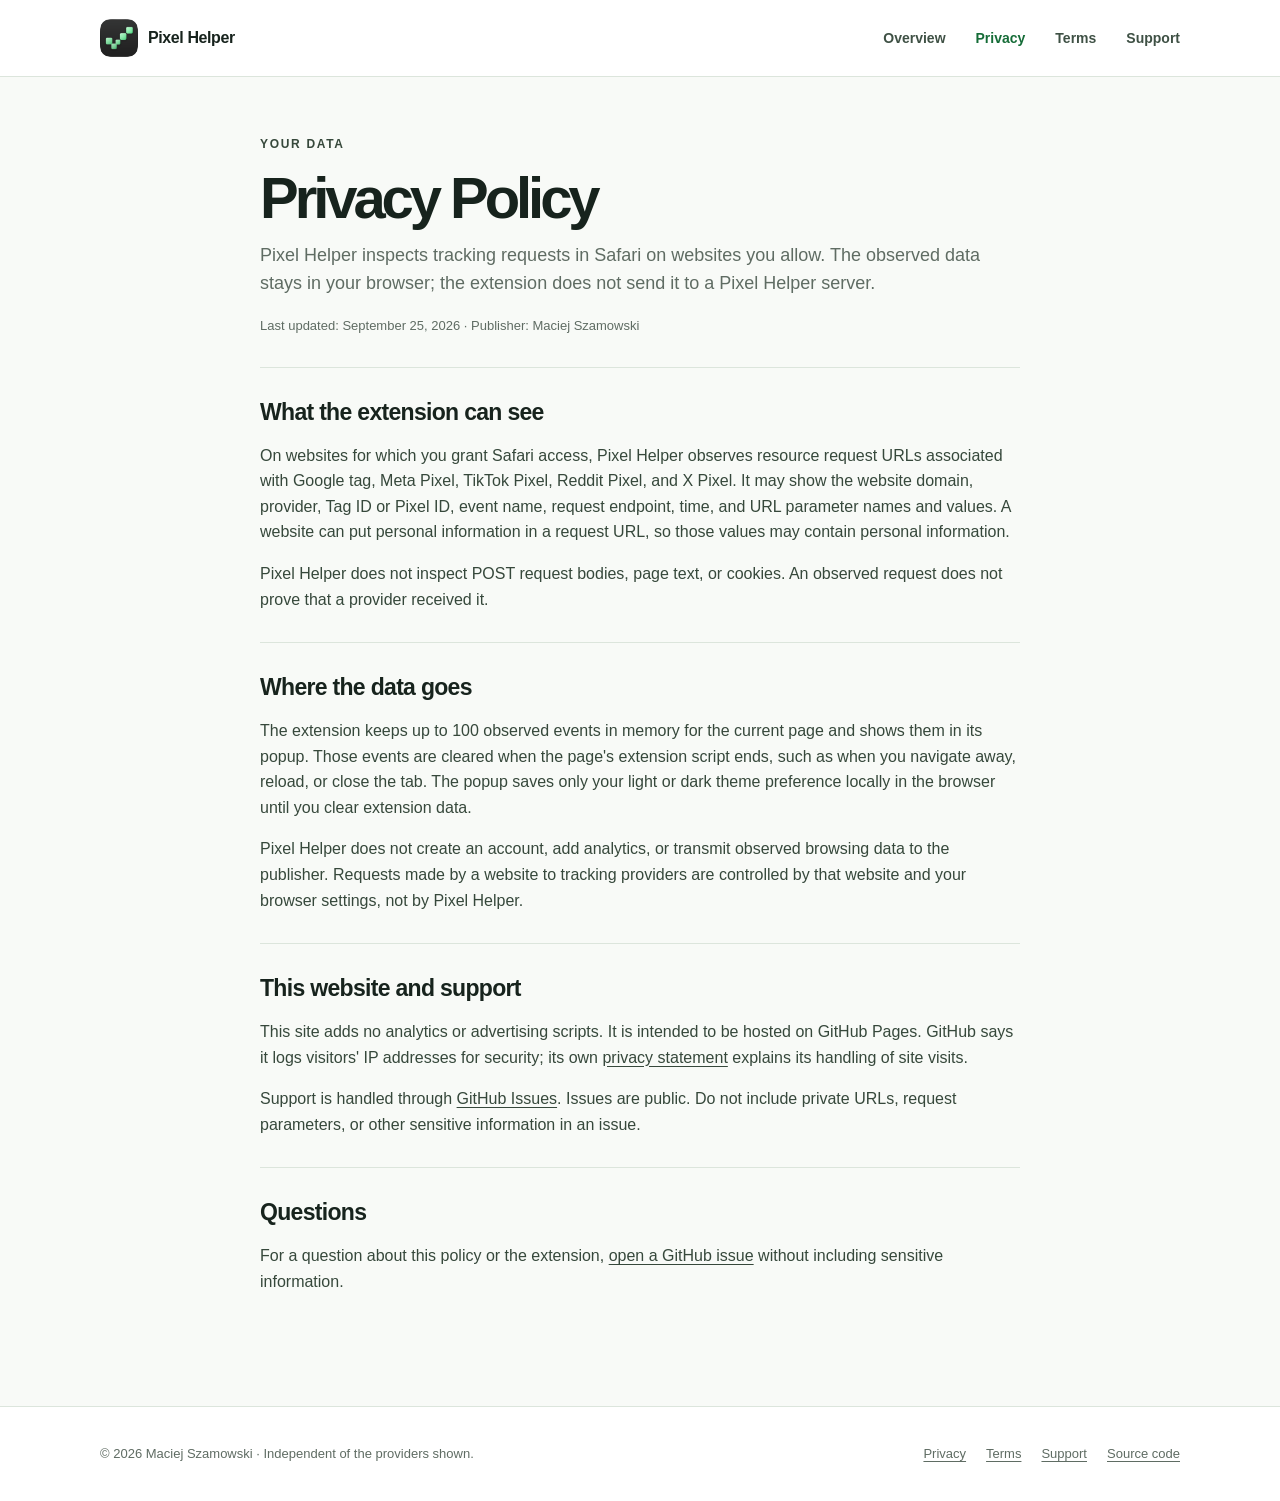
==== docs/privacy.html @ 7475ccb9 "Add Pixel Helper website and policies" ====
<!doctype html>
<html lang="en">
<head>
  <meta charset="utf-8">
  <meta name="viewport" content="width=device-width, initial-scale=1">
  <meta name="description" content="Privacy policy for Pixel Helper, a Safari extension for macOS.">
  <title>Privacy Policy · Pixel Helper</title>
  <link rel="icon" href="icon.png" type="image/png">
  <link rel="stylesheet" href="styles.css">
</head>
<body>
  <header class="site-header"><div class="wrap">
    <a class="brand" href="./" aria-label="Pixel Helper home"><img src="icon.png" alt="">Pixel Helper</a>
    <nav class="site-nav" aria-label="Main navigation"><a href="./">Overview</a><a href="privacy.html" aria-current="page">Privacy</a><a href="terms.html">Terms</a><a href="support.html">Support</a></nav>
  </div></header>
  <main class="wrap"><article class="document">
    <p class="eyebrow">Your data</p><h1>Privacy Policy</h1>
    <p class="lead">Pixel Helper inspects tracking requests in Safari on websites you allow. The observed data stays in your browser; the extension does not send it to a Pixel Helper server.</p>
    <p class="updated">Last updated: September 25, 2026 · Publisher: Maciej Szamowski</p>

    <section><h2>What the extension can see</h2>
      <p>On websites for which you grant Safari access, Pixel Helper observes resource request URLs associated with Google tag, Meta Pixel, TikTok Pixel, Reddit Pixel, and X Pixel. It may show the website domain, provider, Tag ID or Pixel ID, event name, request endpoint, time, and URL parameter names and values. A website can put personal information in a request URL, so those values may contain personal information.</p>
      <p>Pixel Helper does not inspect POST request bodies, page text, or cookies. An observed request does not prove that a provider received it.</p>
    </section>
    <section><h2>Where the data goes</h2>
      <p>The extension keeps up to 100 observed events in memory for the current page and shows them in its popup. Those events are cleared when the page's extension script ends, such as when you navigate away, reload, or close the tab. The popup saves only your light or dark theme preference locally in the browser until you clear extension data.</p>
      <p>Pixel Helper does not create an account, add analytics, or transmit observed browsing data to the publisher. Requests made by a website to tracking providers are controlled by that website and your browser settings, not by Pixel Helper.</p>
    </section>
    <section><h2>This website and support</h2>
      <p>This site adds no analytics or advertising scripts. It is intended to be hosted on GitHub Pages. GitHub says it logs visitors' IP addresses for security; its own <a href="https://docs.github.com/en/site-policy/privacy-policies/github-general-privacy-statement">privacy statement</a> explains its handling of site visits.</p>
      <p>Support is handled through <a href="https://github.com/szamowski-dev/pixel-helper/issues/new">GitHub Issues</a>. Issues are public. Do not include private URLs, request parameters, or other sensitive information in an issue.</p>
    </section>
    <section><h2>Questions</h2>
      <p>For a question about this policy or the extension, <a href="https://github.com/szamowski-dev/pixel-helper/issues/new">open a GitHub issue</a> without including sensitive information.</p>
    </section>
  </article></main>
  <footer class="site-footer"><div class="wrap"><span>© 2026 Maciej Szamowski · Independent of the providers shown.</span><nav class="footer-links" aria-label="Footer"><a href="privacy.html">Privacy</a><a href="terms.html">Terms</a><a href="support.html">Support</a><a href="https://github.com/szamowski-dev/pixel-helper">Source code</a></nav></div></footer>
</body>
</html>
---- docs/styles.css ----
:root {
  color-scheme: light;
  --ink: #17231d;
  --muted: #5f6c63;
  --line: #dce5dc;
  --paper: #f8faf7;
  --mint: #b6f0c1;
  font: 16px/1.6 -apple-system, BlinkMacSystemFont, "Segoe UI", sans-serif;
}

* { box-sizing: border-box; }
html { scroll-behavior: smooth; }
body { margin: 0; background: var(--paper); color: var(--ink); }
a { color: inherit; text-underline-offset: 3px; }
a:focus-visible { outline: 3px solid #39975d; outline-offset: 4px; border-radius: 3px; }
.wrap { width: min(1080px, calc(100% - 40px)); margin-inline: auto; }
.site-header { border-bottom: 1px solid var(--line); background: #fff; }
.site-header .wrap { display: flex; align-items: center; justify-content: space-between; gap: 24px; min-height: 76px; }
.brand { display: inline-flex; align-items: center; gap: 10px; color: var(--ink); font-weight: 750; letter-spacing: -.025em; text-decoration: none; white-space: nowrap; }
.brand img { width: 38px; height: 38px; border-radius: 10px; }
.site-nav { display: flex; gap: clamp(14px, 3vw, 30px); align-items: center; flex-wrap: wrap; }
.site-nav a { color: #3f5145; font-size: 14px; font-weight: 600; text-decoration: none; }
.site-nav a:hover, .site-nav a[aria-current="page"] { color: #156c37; }
.hero { padding-block: clamp(44px, 8vw, 88px); }
.hero-panel { overflow: hidden; border: 1px solid #294333; border-radius: 28px; background: radial-gradient(circle at 90% 12%, #315941, transparent 45%), #182920; color: #f4fff5; padding: clamp(30px, 6vw, 72px); }
.eyebrow { margin: 0 0 14px; color: #287b45; font-size: 12px; font-weight: 800; letter-spacing: .14em; text-transform: uppercase; }
.hero .eyebrow { color: var(--mint); }
h1, h2, h3, p { margin-top: 0; }
h1 { max-width: 680px; margin-bottom: 20px; font-size: clamp(44px, 7vw, 76px); font-weight: 760; letter-spacing: -.07em; line-height: 1.04; }
.hero p:not(.eyebrow) { max-width: 525px; color: #c9dbce; font-size: clamp(17px, 2vw, 20px); }
.actions { display: flex; flex-wrap: wrap; gap: 12px; margin-top: 28px; }
.button { display: inline-flex; align-items: center; justify-content: center; min-height: 44px; border: 1px solid transparent; border-radius: 10px; padding: 10px 18px; background: var(--mint); color: #17321f; font-size: 14px; font-weight: 750; text-decoration: none; }
.button:hover { background: #d2fbd9; }
.button.secondary { border-color: #587161; background: transparent; color: #f4fff5; }
.button.secondary:hover { background: #2d4635; }
.product-shot { margin: 38px 0 0; }
.product-shot a { display: block; border: 1px solid #5b7564; border-radius: 16px; overflow: hidden; }
.product-shot img { display: block; width: 100%; height: auto; }
.product-shot figcaption { margin-top: 9px; color: #b8cabb; font-size: 12px; }
.section { padding-block: 26px 70px; }
.section-heading { max-width: 680px; margin-bottom: 24px; font-size: clamp(28px, 4vw, 42px); letter-spacing: -.045em; line-height: 1.15; }
.cards { display: grid; grid-template-columns: repeat(3, 1fr); gap: 14px; }
.card { border: 1px solid var(--line); border-radius: 16px; background: #fff; padding: 24px; }
.card h3 { margin-bottom: 8px; font-size: 18px; letter-spacing: -.02em; }
.card p { margin-bottom: 0; color: var(--muted); font-size: 14px; }
.strip { display: flex; align-items: center; justify-content: space-between; gap: 28px; border-top: 1px solid var(--line); padding-block: 28px 72px; }
.strip p { max-width: 590px; margin: 0; color: var(--muted); }
.strip strong { color: var(--ink); }
.document { max-width: 760px; margin: 0 auto; padding: 58px 0 96px; }
.document h1 { margin-bottom: 12px; font-size: clamp(40px, 6vw, 58px); }
.document .lead { color: var(--muted); font-size: 18px; }
.document .updated { color: var(--muted); font-size: 13px; }
.document section { border-top: 1px solid var(--line); margin-top: 30px; padding-top: 26px; }
.document h2 { margin-bottom: 12px; font-size: 23px; letter-spacing: -.03em; }
.document p, .document li { color: #36483b; }
.document ul, .document ol { padding-left: 22px; }
.document li + li { margin-top: 8px; }
.callout { border-left: 4px solid #64bd7a; border-radius: 0 8px 8px 0; background: #ebf6ed; padding: 14px 18px; }
.site-footer { border-top: 1px solid var(--line); background: #fff; }
.site-footer .wrap { display: flex; align-items: center; justify-content: space-between; flex-wrap: wrap; gap: 12px 24px; min-height: 94px; padding-block: 20px; color: var(--muted); font-size: 13px; }
.footer-links { display: flex; flex-wrap: wrap; gap: 10px 20px; }
@media (max-width: 760px) {
  .cards { grid-template-columns: 1fr; }
  .strip { align-items: flex-start; flex-direction: column; }
}
@media (max-width: 520px) {
  .site-header .wrap { align-items: flex-start; flex-direction: column; justify-content: center; gap: 8px; padding-block: 12px; }
  .site-nav { gap: 8px 16px; }
  .document { padding-top: 40px; }
}
@media (prefers-reduced-motion: reduce) { html { scroll-behavior: auto; } }
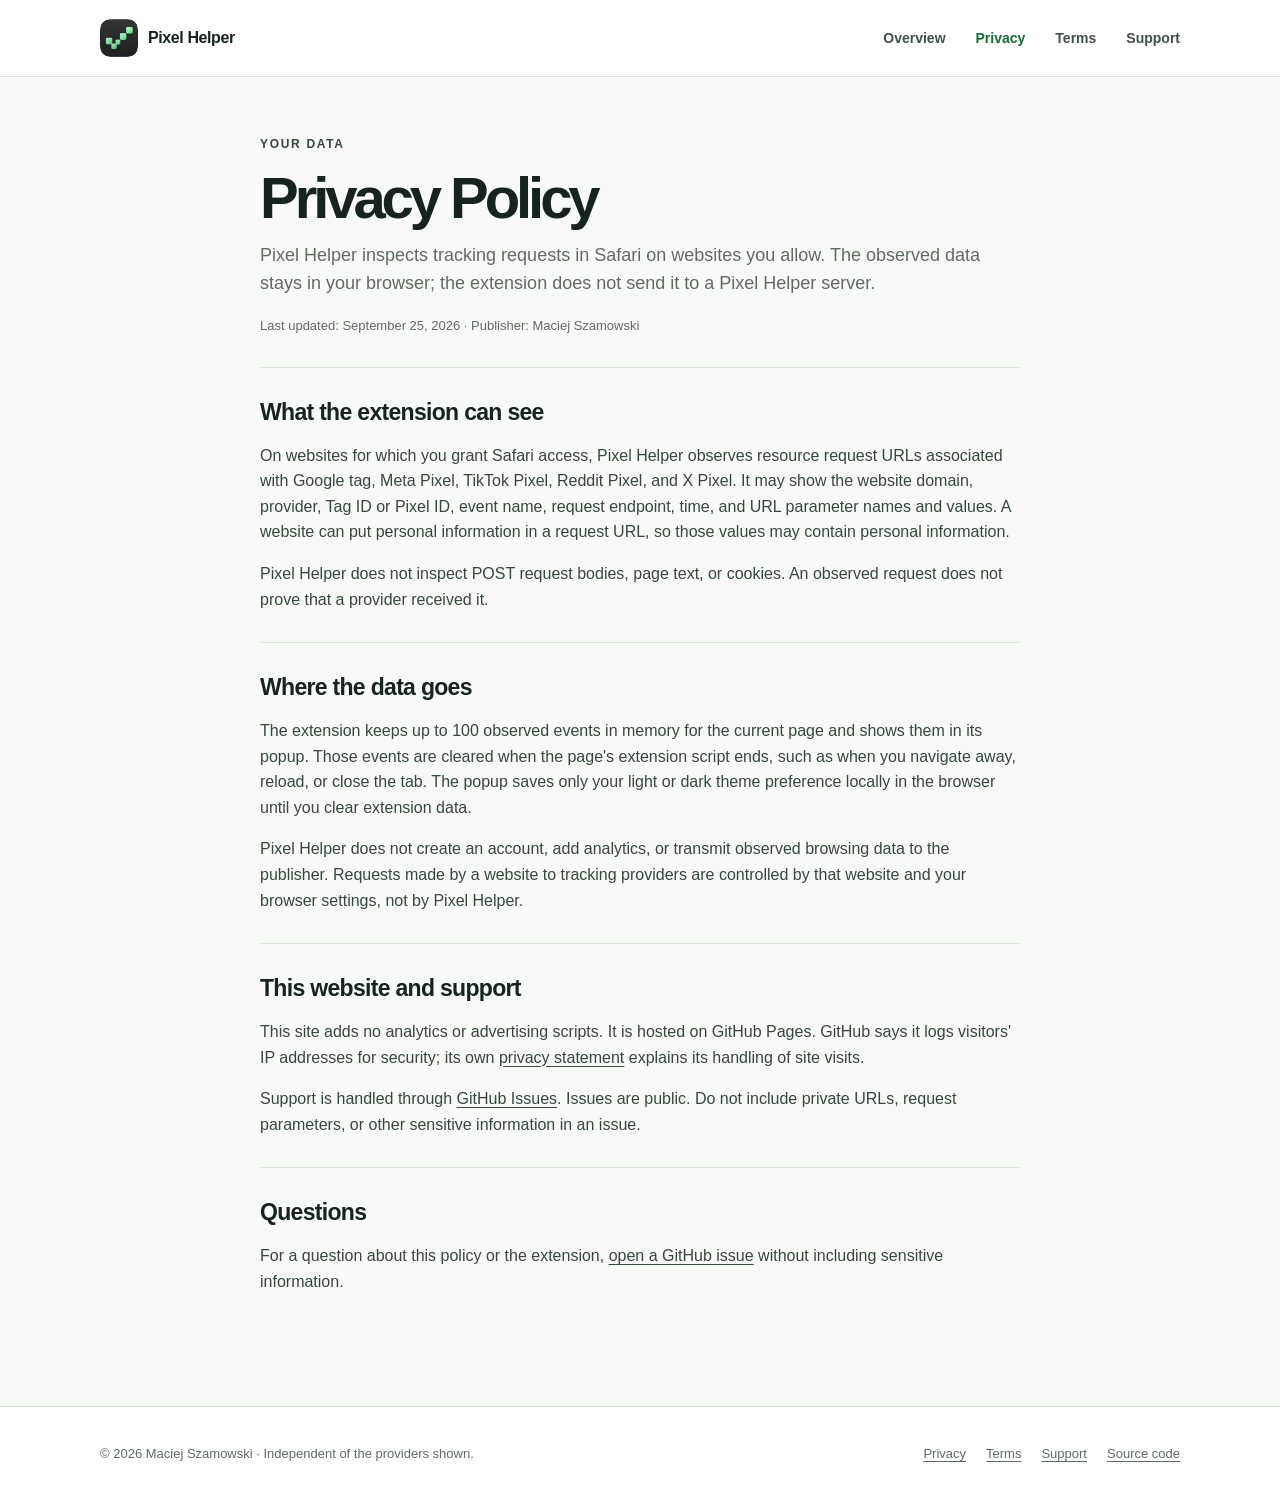
==== commit 700be49b: "Correct published site wording in privacy policy" ====
--- a/docs/privacy.html
+++ b/docs/privacy.html
@@ -27,7 +27,7 @@
       <p>Pixel Helper does not create an account, add analytics, or transmit observed browsing data to the publisher. Requests made by a website to tracking providers are controlled by that website and your browser settings, not by Pixel Helper.</p>
     </section>
     <section><h2>This website and support</h2>
-      <p>This site adds no analytics or advertising scripts. It is intended to be hosted on GitHub Pages. GitHub says it logs visitors' IP addresses for security; its own <a href="https://docs.github.com/en/site-policy/privacy-policies/github-general-privacy-statement">privacy statement</a> explains its handling of site visits.</p>
+      <p>This site adds no analytics or advertising scripts. It is hosted on GitHub Pages. GitHub says it logs visitors' IP addresses for security; its own <a href="https://docs.github.com/en/site-policy/privacy-policies/github-general-privacy-statement">privacy statement</a> explains its handling of site visits.</p>
       <p>Support is handled through <a href="https://github.com/szamowski-dev/pixel-helper/issues/new">GitHub Issues</a>. Issues are public. Do not include private URLs, request parameters, or other sensitive information in an issue.</p>
     </section>
     <section><h2>Questions</h2>
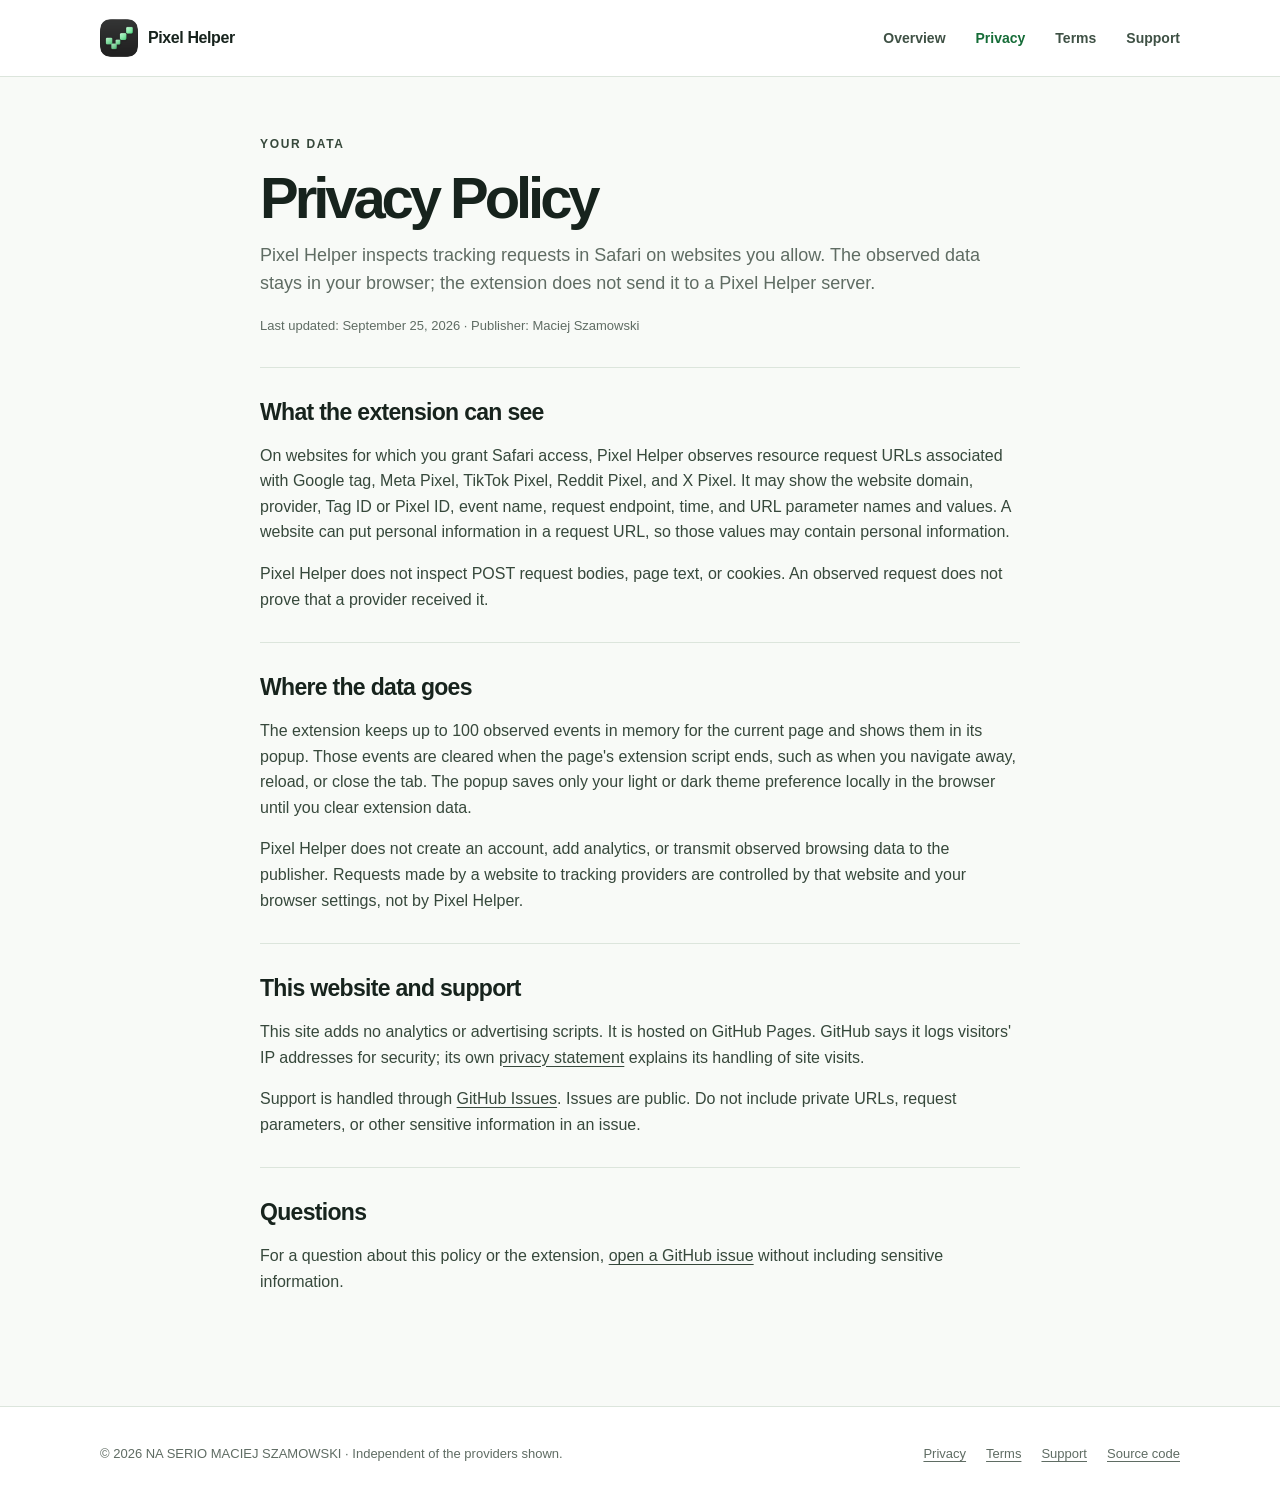
==== commit f9a961f1: "Update footer branding and favicon" ====
--- a/docs/privacy.html
+++ b/docs/privacy.html
@@ -5,7 +5,8 @@
   <meta name="viewport" content="width=device-width, initial-scale=1">
   <meta name="description" content="Privacy policy for Pixel Helper, a Safari extension for macOS.">
   <title>Privacy Policy · Pixel Helper</title>
-  <link rel="icon" href="icon.png" type="image/png">
+  <link rel="icon" href="favicon-32.png" type="image/png" sizes="32x32">
+  <link rel="icon" href="icon.png" type="image/png" sizes="128x128">
   <link rel="stylesheet" href="styles.css">
 </head>
 <body>
@@ -34,6 +35,6 @@
       <p>For a question about this policy or the extension, <a href="https://github.com/szamowski-dev/pixel-helper/issues/new">open a GitHub issue</a> without including sensitive information.</p>
     </section>
   </article></main>
-  <footer class="site-footer"><div class="wrap"><span>© 2026 Maciej Szamowski · Independent of the providers shown.</span><nav class="footer-links" aria-label="Footer"><a href="privacy.html">Privacy</a><a href="terms.html">Terms</a><a href="support.html">Support</a><a href="https://github.com/szamowski-dev/pixel-helper">Source code</a></nav></div></footer>
+  <footer class="site-footer"><div class="wrap"><span>© 2026 NA SERIO MACIEJ SZAMOWSKI · Independent of the providers shown.</span><nav class="footer-links" aria-label="Footer"><a href="privacy.html">Privacy</a><a href="terms.html">Terms</a><a href="support.html">Support</a><a href="https://github.com/szamowski-dev/pixel-helper">Source code</a></nav></div></footer>
 </body>
 </html>
